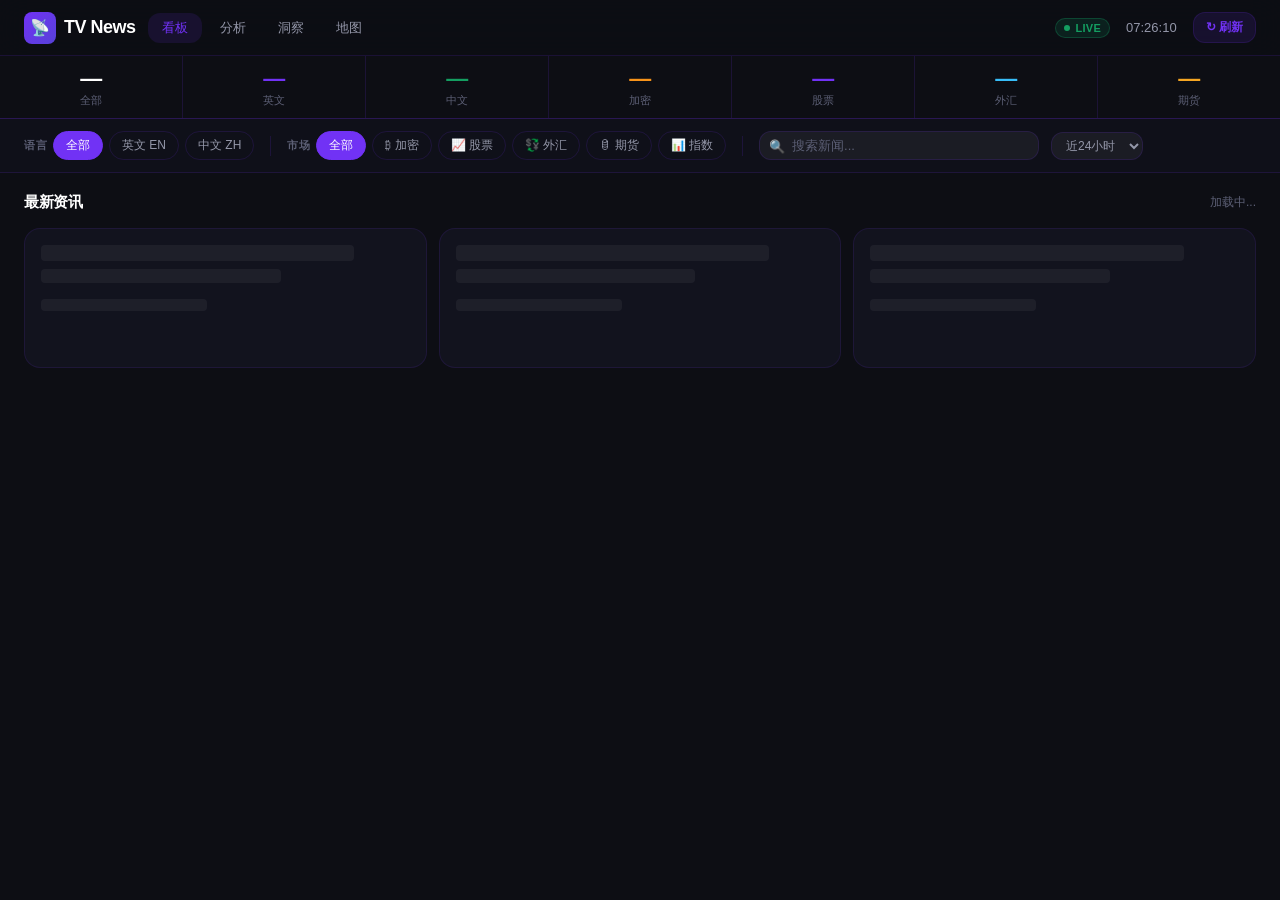
==== web/index.html @ de935236 "initial commit: tv-news-analyzer - Real-time TradingView bilingual news monitor (en + zh-Hans) - SQL" ====
<!DOCTYPE html>
<html lang="zh-Hans">
<head>
<meta charset="UTF-8">
<meta name="viewport" content="width=device-width, initial-scale=1.0">
<title>TV News — Crypto Dashboard</title>
<style>
/* ── Design System: Kraken Dark Adaptation ── */
:root {
  --bg-primary:    #0d0e14;
  --bg-card:       #12131e;
  --bg-card-hover: #181928;
  --bg-filter:     #0f1019;
  --border:        rgba(113,50,245,0.15);
  --border-card:   rgba(113,50,245,0.12);
  --purple:        #7132f5;
  --purple-dark:   #5741d8;
  --purple-subtle: rgba(113,50,245,0.12);
  --purple-glow:   rgba(113,50,245,0.25);
  --green:         #149e61;
  --green-subtle:  rgba(20,158,97,0.14);
  --red:           #e84040;
  --red-subtle:    rgba(232,64,64,0.14);
  --yellow:        #f5a623;
  --yellow-subtle: rgba(245,166,35,0.14);
  --text-primary:  #ffffff;
  --text-secondary:#9497a9;
  --text-muted:    #5c5f75;
  --radius-btn:    12px;
  --radius-card:   16px;
  --radius-badge:  6px;
  --shadow-card:   0 4px 24px rgba(0,0,0,0.35), 0 1px 4px rgba(0,0,0,0.2);
  --shadow-glow:   0 0 0 1px var(--purple), 0 4px 24px var(--purple-glow);
  --font-display:  'IBM Plex Sans', Helvetica, Arial, sans-serif;
  --font-ui:      'IBM Plex Sans', 'Helvetica Neue', Helvetica, Arial, sans-serif;
}

*, *::before, *::after { box-sizing: border-box; margin: 0; padding: 0; }

body {
  background: var(--bg-primary);
  color: var(--text-primary);
  font-family: var(--font-ui);
  font-size: 14px;
  min-height: 100vh;
}

/* ── Top Bar ── */
.topbar {
  position: sticky; top: 0; z-index: 100;
  background: rgba(13,14,20,0.92);
  backdrop-filter: blur(16px);
  border-bottom: 1px solid var(--border);
  padding: 0 24px;
  height: 56px;
  display: flex; align-items: center; justify-content: space-between;
}
.topbar-left { display: flex; align-items: center; gap: 12px; }
.logo {
  display: flex; align-items: center; gap: 8px;
  font-family: var(--font-display); font-size: 18px; font-weight: 700;
  letter-spacing: -0.5px; color: var(--text-primary);
}
.logo-icon {
  width: 32px; height: 32px; border-radius: 8px;
  background: linear-gradient(135deg, var(--purple) 0%, var(--purple-dark) 100%);
  display: flex; align-items: center; justify-content: center;
  font-size: 16px;
}
.live-badge {
  display: flex; align-items: center; gap: 5px;
  background: var(--green-subtle); border: 1px solid rgba(20,158,97,0.3);
  border-radius: 20px; padding: 3px 8px;
  font-size: 11px; font-weight: 600; color: var(--green);
  letter-spacing: 0.3px;
}
.live-dot {
  width: 6px; height: 6px; border-radius: 50%;
  background: var(--green);
  animation: pulse-dot 1.5s ease-in-out infinite;
}
@keyframes pulse-dot {
  0%,100% { opacity:1; transform:scale(1); }
  50%      { opacity:0.5; transform:scale(0.75); }
}
.topbar-right { display: flex; align-items: center; gap: 16px; }
.clock { font-size: 13px; color: var(--text-secondary); font-variant-numeric: tabular-nums; }
.refresh-btn {
  background: var(--purple-subtle); border: 1px solid var(--border);
  color: var(--purple); border-radius: var(--radius-btn);
  padding: 6px 12px; font-size: 12px; font-weight: 600; cursor: pointer;
  transition: all 0.2s;
}
.refresh-btn:hover { background: var(--purple); color: #fff; }
.nav-links { display: flex; gap: 4px; }
.nav-link { padding: 6px 14px; border-radius: 12px; font-size: 13px; font-weight: 500; color: var(--text-secondary); text-decoration: none; transition: all 0.2s; }
.nav-link:hover { background: var(--purple-subtle); color: var(--purple); }
.nav-link.active { background: var(--purple-subtle); color: var(--purple); }

/* ── Stats Bar ── */
.stats-bar {
  display: flex; gap: 1px;
  background: var(--border);
  border-bottom: 1px solid var(--border);
}
.stat-item {
  flex: 1; background: var(--bg-primary);
  padding: 10px 20px;
  display: flex; flex-direction: column; align-items: center;
  transition: background 0.2s; cursor: default;
}
.stat-item:hover { background: var(--bg-card); }
.stat-num {
  font-size: 22px; font-weight: 700;
  font-family: var(--font-display); letter-spacing: -0.5px;
  color: var(--text-primary);
}
.stat-num.purple { color: var(--purple); }
.stat-num.green  { color: var(--green); }
.stat-num.yellow { color: var(--yellow); }
.stat-label { font-size: 11px; color: var(--text-muted); font-weight: 500; margin-top: 1px; text-transform: uppercase; letter-spacing: 0.5px; }

/* ── Filter Bar ── */
.filter-bar {
  padding: 12px 24px;
  background: var(--bg-filter);
  border-bottom: 1px solid var(--border);
  display: flex; align-items: center; gap: 12px; flex-wrap: wrap;
}
.filter-group { display: flex; align-items: center; gap: 6px; }
.filter-label { font-size: 11px; color: var(--text-muted); font-weight: 600; text-transform: uppercase; letter-spacing: 0.5px; white-space: nowrap; }
.chip {
  padding: 5px 12px; border-radius: 20px; font-size: 12px; font-weight: 500;
  border: 1px solid var(--border); cursor: pointer;
  background: transparent; color: var(--text-secondary);
  transition: all 0.15s; white-space: nowrap;
}
.chip:hover { border-color: var(--purple); color: var(--purple); }
.chip.active { background: var(--purple); border-color: var(--purple); color: #fff; }
.chip.market-crypto.active  { background: #f7931a; border-color: #f7931a; }
.chip.market-stock.active   { background: var(--purple); border-color: var(--purple); }
.chip.market-forex.active   { background: #0ea5e9; border-color: #0ea5e9; }
.chip.market-futures.active { background: var(--yellow); border-color: var(--yellow); color: #000; }
.chip.market-index.active   { background: var(--green); border-color: var(--green); }
.filter-sep { width: 1px; height: 20px; background: var(--border); margin: 0 4px; }
.search-wrap { flex: 1; min-width: 160px; max-width: 280px; position: relative; }
.search-input {
  width: 100%; background: rgba(255,255,255,0.05); border: 1px solid var(--border);
  border-radius: var(--radius-btn); padding: 6px 12px 6px 32px;
  color: var(--text-primary); font-size: 13px; outline: none;
  transition: border-color 0.2s;
}
.search-input::placeholder { color: var(--text-muted); }
.search-input:focus { border-color: var(--purple); }
.search-icon { position: absolute; left: 10px; top: 50%; transform: translateY(-50%); color: var(--text-muted); font-size: 13px; }
.hours-select {
  background: rgba(255,255,255,0.05); border: 1px solid var(--border);
  border-radius: var(--radius-btn); padding: 5px 10px;
  color: var(--text-secondary); font-size: 12px; cursor: pointer;
  outline: none;
}
.hours-select:focus { border-color: var(--purple); }

/* ── Main Content ── */
.main { padding: 20px 24px; }
.section-header {
  display: flex; align-items: center; justify-content: space-between;
  margin-bottom: 16px;
}
.section-title { font-family: var(--font-display); font-size: 15px; font-weight: 700; letter-spacing: -0.3px; }
.total-count { font-size: 12px; color: var(--text-muted); }

/* ── News Grid ── */
.news-grid {
  display: grid;
  grid-template-columns: repeat(auto-fill, minmax(340px, 1fr));
  gap: 12px;
}

/* ── News Card ── */
.card {
  background: var(--bg-card);
  border: 1px solid var(--border-card);
  border-radius: var(--radius-card);
  padding: 16px;
  cursor: pointer;
  transition: all 0.2s;
  position: relative;
  overflow: hidden;
}
.card::before {
  content: '';
  position: absolute; left: 0; top: 0; bottom: 0; width: 3px;
  background: var(--text-muted);
  border-radius: 3px 0 0 3px;
}
.card.urgency-3::before { background: var(--red); box-shadow: 0 0 8px var(--red); }
.card.urgency-2::before { background: var(--yellow); }
.card.urgency-1::before { background: var(--text-muted); }
.card:hover {
  background: var(--bg-card-hover);
  border-color: rgba(113,50,245,0.35);
  transform: translateY(-1px);
  box-shadow: var(--shadow-card);
}
.card.new-card {
  animation: card-appear 0.4s ease-out;
  border-color: rgba(113,50,245,0.5);
}
@keyframes card-appear {
  from { opacity: 0; transform: translateY(-8px); border-color: var(--purple); }
  to   { opacity: 1; transform: translateY(0);    border-color: var(--border-card); }
}

.card-header { display: flex; align-items: flex-start; justify-content: space-between; gap: 8px; margin-bottom: 8px; }
.card-badges { display: flex; gap: 4px; flex-wrap: wrap; flex-shrink: 0; }
.badge {
  padding: 2px 7px; border-radius: var(--radius-badge);
  font-size: 10px; font-weight: 600; letter-spacing: 0.3px; text-transform: uppercase;
}
.badge-flash  { background: rgba(245,166,35,0.2); color: var(--yellow); border: 1px solid rgba(245,166,35,0.3); }
.badge-en     { background: var(--purple-subtle); color: var(--purple); }
.badge-zh     { background: rgba(20,158,97,0.15); color: var(--green); }
.badge-market { background: rgba(255,255,255,0.06); color: var(--text-secondary); }
.badge-market.crypto  { background: rgba(247,147,26,0.15); color: #f7931a; }
.badge-market.stock   { background: var(--purple-subtle); color: var(--purple); }
.badge-market.forex   { background: rgba(14,165,233,0.15); color: #38bdf8; }
.badge-market.futures { background: var(--yellow-subtle); color: var(--yellow); }
.badge-market.index   { background: var(--green-subtle); color: var(--green); }
.badge-market.economic{ background: rgba(255,255,255,0.06); color: #c084fc; }

.card-title {
  font-size: 14px; font-weight: 600; line-height: 1.4;
  color: var(--text-primary); margin-bottom: 0;
  display: -webkit-box; -webkit-line-clamp: 2; -webkit-box-orient: vertical; overflow: hidden;
}
.card-desc {
  font-size: 12px; color: var(--text-muted); line-height: 1.4; margin-top: 6px;
  display: -webkit-box; -webkit-line-clamp: 2; -webkit-box-orient: vertical; overflow: hidden;
}
.card-footer {
  display: flex; align-items: center; justify-content: space-between;
  margin-top: 12px; padding-top: 10px;
  border-top: 1px solid rgba(255,255,255,0.05);
}
.card-source { font-size: 11px; color: var(--text-muted); font-weight: 500; }
.card-source span { color: var(--text-secondary); }
.card-time { font-size: 11px; color: var(--text-muted); font-variant-numeric: tabular-nums; }
.card-symbols { display: flex; gap: 4px; flex-wrap: wrap; margin-top: 8px; }
.sym-tag {
  font-size: 10px; padding: 2px 6px; border-radius: 4px;
  background: rgba(255,255,255,0.05); color: var(--text-muted); font-weight: 500;
  border: 1px solid rgba(255,255,255,0.06);
}

/* ── Loading / Empty ── */
.loading-grid { display: grid; grid-template-columns: repeat(auto-fill, minmax(340px, 1fr)); gap: 12px; }
.skeleton-card {
  background: var(--bg-card); border: 1px solid var(--border-card);
  border-radius: var(--radius-card); padding: 16px; height: 140px;
}
.skeleton { background: rgba(255,255,255,0.05); border-radius: 4px; }
.skeleton.title  { height: 16px; width: 85%; margin-bottom: 8px; }
.skeleton.sub    { height: 14px; width: 65%; margin-bottom: 16px; }
.skeleton.meta   { height: 12px; width: 45%; }
.skeleton-anim { animation: shimmer 1.5s ease-in-out infinite; }
@keyframes shimmer {
  0%   { opacity: 0.4; }
  50%  { opacity: 0.8; }
  100% { opacity: 0.4; }
}
.empty-state {
  text-align: center; padding: 60px 20px; color: var(--text-muted);
}
.empty-icon { font-size: 40px; margin-bottom: 12px; }
.empty-text { font-size: 14px; }

/* ── Scroll to Top ── */
.scroll-top {
  position: fixed; bottom: 24px; right: 24px;
  width: 40px; height: 40px; border-radius: 50%;
  background: var(--purple); color: #fff;
  border: none; cursor: pointer; font-size: 18px;
  display: none; align-items: center; justify-content: center;
  box-shadow: 0 4px 16px var(--purple-glow);
  transition: all 0.2s;
}
.scroll-top:hover { background: var(--purple-dark); transform: translateY(-2px); }
.scroll-top.visible { display: flex; }

/* ── New items toast ── */
.toast {
  position: fixed; top: 72px; left: 50%; transform: translateX(-50%) translateY(-20px);
  background: var(--purple); color: #fff;
  padding: 8px 20px; border-radius: 20px;
  font-size: 13px; font-weight: 600;
  box-shadow: 0 4px 20px var(--purple-glow);
  opacity: 0; pointer-events: none;
  transition: all 0.3s;
}
.toast.show { opacity: 1; transform: translateX(-50%) translateY(0); }

/* ── Load More ── */
.load-more-wrap { text-align: center; padding: 24px 0; }
.load-more-btn {
  background: var(--purple-subtle); border: 1px solid var(--border);
  color: var(--purple); border-radius: var(--radius-btn);
  padding: 10px 28px; font-size: 13px; font-weight: 600; cursor: pointer;
  transition: all 0.2s;
}
.load-more-btn:hover { background: var(--purple); color: #fff; }

/* ── Article Modal ── */
.modal-overlay {
  position: fixed; inset: 0; z-index: 1000;
  background: rgba(0,0,0,0.7);
  backdrop-filter: blur(4px);
  display: flex; align-items: flex-start; justify-content: center;
  padding: 40px 16px;
  opacity: 0; pointer-events: none;
  transition: opacity 0.2s;
  overflow-y: auto;
}
.modal-overlay.open { opacity: 1; pointer-events: all; }
.modal {
  background: var(--bg-card);
  border: 1px solid rgba(113,50,245,0.3);
  border-radius: 20px;
  width: 100%; max-width: 720px;
  box-shadow: 0 24px 64px rgba(0,0,0,0.6), 0 0 0 1px rgba(113,50,245,0.2);
  transform: translateY(16px);
  transition: transform 0.25s;
  flex-shrink: 0;
}
.modal-overlay.open .modal { transform: translateY(0); }
.modal-header {
  padding: 20px 24px 16px;
  border-bottom: 1px solid rgba(255,255,255,0.06);
  display: flex; align-items: flex-start; gap: 12px;
}
.modal-urgency-bar {
  width: 4px; border-radius: 4px; flex-shrink: 0; margin-top: 3px;
  align-self: stretch; min-height: 20px;
}
.modal-urgency-bar.urgency-3 { background: var(--red); box-shadow: 0 0 8px var(--red); }
.modal-urgency-bar.urgency-2 { background: var(--yellow); }
.modal-urgency-bar.urgency-1 { background: var(--text-muted); }
.modal-title-wrap { flex: 1; }
.modal-title {
  font-size: 17px; font-weight: 700; line-height: 1.45;
  color: var(--text-primary); margin-bottom: 8px;
}
.modal-badges { display: flex; gap: 5px; flex-wrap: wrap; }
.modal-close {
  background: rgba(255,255,255,0.06); border: 1px solid var(--border);
  color: var(--text-secondary); border-radius: 8px;
  width: 32px; height: 32px; font-size: 16px; cursor: pointer;
  display: flex; align-items: center; justify-content: center;
  flex-shrink: 0; transition: all 0.15s;
}
.modal-close:hover { background: rgba(255,255,255,0.12); color: #fff; }
.modal-meta {
  padding: 12px 24px;
  border-bottom: 1px solid rgba(255,255,255,0.06);
  display: flex; align-items: center; gap: 16px; flex-wrap: wrap;
  font-size: 12px; color: var(--text-muted);
}
.modal-meta .provider { color: var(--text-secondary); font-weight: 500; }
.modal-meta .time { font-variant-numeric: tabular-nums; }
.modal-syms { display: flex; gap: 4px; flex-wrap: wrap; margin-left: auto; }
.modal-body {
  padding: 20px 24px;
  font-size: 14px; line-height: 1.75; color: #c8cad6;
  white-space: pre-wrap; word-break: break-word;
  max-height: 60vh; overflow-y: auto;
}
.modal-body::-webkit-scrollbar { width: 5px; }
.modal-body::-webkit-scrollbar-track { background: transparent; }
.modal-body::-webkit-scrollbar-thumb { background: rgba(113,50,245,0.4); border-radius: 3px; }
.modal-empty {
  padding: 32px 24px; text-align: center;
  color: var(--text-muted); font-size: 13px;
}
.modal-actions {
  padding: 0 24px 24px;
  display: flex; justify-content: center; flex-wrap: wrap;
}
.modal-link-btn {
  display: inline-flex; align-items: center; justify-content: center;
  padding: 8px 14px; border-radius: 10px;
  border: 1px solid rgba(113,50,245,0.35);
  color: #fff; text-decoration: none; font-size: 12px; font-weight: 600;
  background: linear-gradient(135deg, rgba(113,50,245,0.18), rgba(113,50,245,0.08));
  transition: transform 0.15s, background 0.15s, border-color 0.15s;
}
.modal-link-btn:hover {
  transform: translateY(-1px);
  background: rgba(113,50,245,0.28);
  border-color: rgba(113,50,245,0.6);
}
.modal-loading {
  padding: 40px 24px; text-align: center;
  color: var(--text-muted); font-size: 13px;
  display: flex; align-items: center; justify-content: center; gap: 8px;
}
.spinner {
  width: 16px; height: 16px; border: 2px solid rgba(113,50,245,0.3);
  border-top-color: var(--purple); border-radius: 50%;
  animation: spin 0.7s linear infinite;
}
@keyframes spin { to { transform: rotate(360deg); } }

/* ── Responsive ── */
@media (max-width: 768px) {
  .topbar { padding: 0 16px; }
  .filter-bar { padding: 10px 16px; }
  .main { padding: 16px; }
  .news-grid { grid-template-columns: 1fr; }
  .stats-bar { flex-wrap: wrap; }
  .stat-item { min-width: 33%; }
  .stat-num { font-size: 18px; }
}
</style>
<link rel="stylesheet" href="/static/shared-ui.css">
<script defer src="/static/i18n.js"></script>
<script defer src="/static/shared-ui.js"></script>
</head>
<body>

<!-- Top Bar -->
<header class="topbar">
  <div class="topbar-left">
    <div class="logo">
      <div class="logo-icon">📡</div>
      TV News
    </div>
    <div class="nav-links">
      <a href="/" class="nav-link active" data-i18n="nav.home">看板</a>
      <a href="/analytics" class="nav-link" data-i18n="nav.analytics">分析</a>
      <a href="/timeline" class="nav-link" data-i18n="nav.timeline">洞察</a>
      <a href="/map" class="nav-link" data-i18n="nav.map">地图</a>
    </div>
  </div>
  <div class="topbar-right">
    <div class="live-badge"><div class="live-dot"></div><span data-i18n="live">LIVE</span></div>
    <div class="clock" id="clock">--:--:--</div>
    <button class="refresh-btn" onclick="loadNews(true)" data-i18n="refresh">↻ 刷新</button>
  </div>
</header>

<!-- Stats Bar -->
<div class="stats-bar" id="statsBar">
  <div class="stat-item"><div class="stat-num" id="s-total">—</div><div class="stat-label" data-i18n="stats.total">全部</div></div>
  <div class="stat-item"><div class="stat-num purple" id="s-en">—</div><div class="stat-label" data-i18n="stats.en">英文</div></div>
  <div class="stat-item"><div class="stat-num green" id="s-zh">—</div><div class="stat-label" data-i18n="stats.zh">中文</div></div>
  <div class="stat-item"><div class="stat-num" style="color:#f7931a" id="s-crypto">—</div><div class="stat-label" data-i18n="stats.crypto">加密</div></div>
  <div class="stat-item"><div class="stat-num purple" id="s-stock">—</div><div class="stat-label" data-i18n="stats.stock">股票</div></div>
  <div class="stat-item"><div class="stat-num" style="color:#38bdf8" id="s-forex">—</div><div class="stat-label" data-i18n="stats.forex">外汇</div></div>
  <div class="stat-item"><div class="stat-num yellow" id="s-futures">—</div><div class="stat-label" data-i18n="stats.futures">期货</div></div>
</div>

<!-- Filter Bar -->
<div class="filter-bar">
  <div class="filter-group">
    <span class="filter-label" data-i18n="filter.lang">语言</span>
    <button class="chip active" data-filter="lang" data-val="" data-i18n="filter.all">全部</button>
    <button class="chip" data-filter="lang" data-val="en" data-i18n="filter.en_label">英文 EN</button>
    <button class="chip" data-filter="lang" data-val="zh-Hans" data-i18n="filter.zh_label">中文 ZH</button>
  </div>
  <div class="filter-sep"></div>
  <div class="filter-group">
    <span class="filter-label" data-i18n="filter.market">市场</span>
    <button class="chip active" data-filter="market" data-val="" data-i18n="filter.all">全部</button>
    <button class="chip market-crypto"  data-filter="market" data-val="crypto" data-i18n="filter.crypto">₿ 加密</button>
    <button class="chip market-stock"   data-filter="market" data-val="stock" data-i18n="filter.stock">📈 股票</button>
    <button class="chip market-forex"   data-filter="market" data-val="forex" data-i18n="filter.forex">💱 外汇</button>
    <button class="chip market-futures" data-filter="market" data-val="futures" data-i18n="filter.futures">🛢 期货</button>
    <button class="chip market-index"   data-filter="market" data-val="index" data-i18n="filter.index">📊 指数</button>
  </div>
  <div class="filter-sep"></div>
  <div class="search-wrap">
    <span class="search-icon">🔍</span>
    <input class="search-input" type="text" id="searchInput" data-i18n-placeholder="filter.search_ph" placeholder="搜索新闻..." />
  </div>
  <select class="hours-select" id="hoursSelect">
    <option value="1"   data-i18n="filter.hours.1">近1小时</option>
    <option value="3"   data-i18n="filter.hours.3">近3小时</option>
    <option value="6"   data-i18n="filter.hours.6">近6小时</option>
    <option value="24"  selected data-i18n="filter.hours.24">近24小时</option>
    <option value="48"  data-i18n="filter.hours.48">近48小时</option>
    <option value="168" data-i18n="filter.hours.168">近7天</option>
  </select>
</div>

<!-- Main -->
<main class="main">
  <div class="section-header">
    <div class="section-title" data-i18n="section.latest">最新资讯</div>
    <div class="total-count" id="totalCount" data-i18n="section.loading">加载中...</div>
  </div>
  <div class="news-grid" id="newsGrid">
    <div class="skeleton-card skeleton-anim"><div class="skeleton title"></div><div class="skeleton sub"></div><div class="skeleton meta"></div></div>
    <div class="skeleton-card skeleton-anim"><div class="skeleton title"></div><div class="skeleton sub"></div><div class="skeleton meta"></div></div>
    <div class="skeleton-card skeleton-anim"><div class="skeleton title"></div><div class="skeleton sub"></div><div class="skeleton meta"></div></div>
  </div>
  <div class="load-more-wrap" id="loadMoreWrap" style="display:none">
    <button class="load-more-btn" onclick="loadMore()" data-i18n="section.load_more">加载更多</button>
  </div>
</main>

<button class="scroll-top" id="scrollTop" onclick="window.scrollTo({top:0,behavior:'smooth'})">↑</button>
<div class="toast" id="toast"></div>

<!-- Article Modal -->
<div class="modal-overlay" id="modalOverlay" onclick="handleOverlayClick(event)">
  <div class="modal" id="modal">
    <div class="modal-header">
      <div class="modal-urgency-bar" id="modalUrgencyBar"></div>
      <div class="modal-title-wrap">
        <div class="modal-title" id="modalTitle"></div>
        <div class="modal-badges" id="modalBadges"></div>
      </div>
      <button class="modal-close" onclick="closeModal()">✕</button>
    </div>
    <div class="modal-meta" id="modalMeta"></div>
    <div id="modalContent"></div>
  </div>
</div>

<script>
// ── State ──
const state = {
  lang: '', market: '', q: '', hours: 24,
  offset: 0, total: 0, loading: false,
  latestTs: 0,
  fallbackExpanded: false,
  refreshMode: (function () {
    try { return localStorage.getItem('tvnews.refresh') || 'auto'; }
    catch (e) { return 'auto'; }
  })(),
  pollTimer: null,
};
const LIMIT = 30;

// ── Clock ──
function updateClock() {
  const now = new Date();
  const locale = (window.I18N && window.I18N.getLang() === 'en') ? 'en-GB' : 'zh-Hans';
  document.getElementById('clock').textContent =
    now.toLocaleTimeString(locale, {hour12: false});
}
setInterval(updateClock, 1000); updateClock();

// ── Time Formatter ──
function fmtTime(ts) {
  const d = new Date(ts * 1000);
  const now = new Date();
  const diff = Math.floor((now - d) / 1000);
  const t = (k) => (window.I18N ? window.I18N.t(k) : k);
  if (diff < 60)  return `${diff}${t('card.time.sec')}`;
  if (diff < 3600) return `${Math.floor(diff/60)}${t('card.time.min')}`;
  if (diff < 86400) {
    const h = d.getHours().toString().padStart(2,'0');
    const m = d.getMinutes().toString().padStart(2,'0');
    return `${h}:${m}`;
  }
  return `${d.getMonth()+1}-${d.getDate()} ${d.getHours().toString().padStart(2,'0')}:${d.getMinutes().toString().padStart(2,'0')}`;
}

// ── Market Colors ──
function marketLabel(m) {
  const t = (k) => (window.I18N ? window.I18N.t(k) : k);
  const isEN = window.I18N && window.I18N.getLang() === 'en';
  if (isEN) {
    return ({crypto:'Crypto', stock:'Stocks', forex:'Forex', futures:'Futures',
             index:'Index', economic:'Macro', unknown:'Other'})[m] || m;
  }
  return ({crypto:'加密', stock:'股票', forex:'外汇', futures:'期货',
           index:'指数', economic:'宏观', unknown:'其他'})[m] || m;
}

// ── Render Card ──
function renderCard(item, isNew=false) {
  const t = (k) => (window.I18N ? window.I18N.t(k) : k);
  const urgencyClass = `urgency-${item.urgency}`;
  const flashBadge = item.is_flash ? `<span class="badge badge-flash">${t('card.flash')}</span>` : '';
  const langBadge = item.lang === 'zh-Hans'
    ? `<span class="badge badge-zh">${t('card.zh')}</span>`
    : `<span class="badge badge-en">${t('card.en')}</span>`;
  const mLabel = marketLabel(item.market);
  const mClass = item.market || 'unknown';
  const marketBadge = `<span class="badge badge-market ${mClass}">${mLabel}</span>`;

  const titleHtml = `<div class="card-title">${esc(item.title)}</div>`;
  const descHtml = item.short_desc
    ? `<div class="card-desc">${esc(item.short_desc)}</div>` : '';

  const symsHtml = item.symbols.length
    ? `<div class="card-symbols">${item.symbols.map(s=>`<span class="sym-tag">${esc(s.split(':').pop())}</span>`).join('')}</div>` : '';

  return `
  <div class="card ${urgencyClass}${isNew?' new-card':''}" data-id="${esc(item.id)}" onclick="openModal(this.dataset.id)">
    <div class="card-header">
      <div style="flex:1">${titleHtml}</div>
      <div class="card-badges">${flashBadge}${langBadge}${marketBadge}</div>
    </div>
    ${descHtml}
    ${symsHtml}
    <div class="card-footer">
      <div class="card-source">${t('card.source')} <span>${esc(item.provider)}</span></div>
      <div class="card-time">${fmtTime(item.published)}</div>
    </div>
  </div>`;
}

function esc(s) {
  if (!s) return '';
  return s.replace(/&/g,'&amp;').replace(/</g,'&lt;').replace(/>/g,'&gt;');
}

function attrEsc(s) {
  if (!s) return '';
  return esc(String(s)).replace(/"/g, '&quot;').replace(/'/g, '&#39;');
}

// ── Load Stats ──
async function loadStats() {
  try {
    const r = await fetch(`/api/stats?hours=${state.hours}`);
    const d = await r.json();
    document.getElementById('s-total').textContent = d.total.toLocaleString();
    document.getElementById('s-en').textContent    = (d.by_lang['en'] || 0).toLocaleString();
    document.getElementById('s-zh').textContent    = (d.by_lang['zh-Hans'] || 0).toLocaleString();
    document.getElementById('s-crypto').textContent  = (d.by_market['crypto'] || 0).toLocaleString();
    document.getElementById('s-stock').textContent   = (d.by_market['stock'] || 0).toLocaleString();
    document.getElementById('s-forex').textContent   = (d.by_market['forex'] || 0).toLocaleString();
    document.getElementById('s-futures').textContent = (d.by_market['futures'] || 0).toLocaleString();

    if (state.latestTs > 0 && d.latest_ts > state.latestTs) {
      showToast(window.I18N ? window.I18N.t('toast.new') : '🔥 有新消息，已自动更新');
    }
    state.latestTs = d.latest_ts;
  } catch(e) {}
}

// ── Load News ──
async function loadNews(reset=false) {
  if (state.loading) return;
  if (reset) { state.offset = 0; }
  state.loading = true;

  const params = new URLSearchParams({
    hours: state.hours, limit: LIMIT, offset: state.offset,
    ...(state.lang   ? {lang:   state.lang}   : {}),
    ...(state.market ? {market: state.market} : {}),
    ...(state.q      ? {q:      state.q}      : {}),
  });

  try {
    const r = await fetch(`/api/news?${params}`);
    const d = await r.json();

    if (
      reset &&
      !state.lang &&
      !state.market &&
      !state.q &&
      state.hours < 168 &&
      d.total === 0 &&
      !state.fallbackExpanded
    ) {
      state.fallbackExpanded = true;
      state.hours = 168;
      const hoursSelect = document.getElementById('hoursSelect');
      if (hoursSelect) hoursSelect.value = '168';
      showToast(window.I18N ? window.I18N.t('toast.fallback') : '最近24小时没有数据，已自动切换到近7天');
      state.loading = false;
      await loadNews(true);
      return;
    }

    state.total  = d.total;
    state.offset = state.offset + d.items.length;

    const grid = document.getElementById('newsGrid');
    if (reset) grid.innerHTML = '';

    if (d.items.length === 0 && reset) {
      const emptyTxt = window.I18N ? window.I18N.t('card.empty') : '暂无符合条件的新闻';
      grid.innerHTML = `<div class="empty-state"><div class="empty-icon">📭</div><div class="empty-text">${emptyTxt}</div></div>`;
    } else {
      const isFirst = reset;
      grid.insertAdjacentHTML('beforeend',
        d.items.map((item, i) => renderCard(item, isFirst && i < 3)).join('')
      );
    }

    const totalTpl = window.I18N ? window.I18N.t('total') : '共 {n} 条，显示 {shown} 条';
    document.getElementById('totalCount').textContent =
      totalTpl.replace('{n}', state.total.toLocaleString()).replace('{shown}', state.offset);
    document.getElementById('loadMoreWrap').style.display =
      state.offset < state.total ? 'block' : 'none';

    loadStats();
  } catch(e) {
    console.error(e);
  } finally {
    state.loading = false;
  }
}

function loadMore() { loadNews(false); }

// ── Auto Refresh: 增量轮询（只追加新卡片，不重载 grid）──
async function pollForNewItems() {
  if (state.loading) return;
  if (state.latestTs === 0) return; // 等首次 loadNews 完成
  try {
    const params = new URLSearchParams({ hours: 1, limit: LIMIT });
    if (state.lang)   params.set('lang',   state.lang);
    if (state.market) params.set('market', state.market);
    const r = await fetch(`/api/news?${params}`);
    const d = await r.json();
    // 客户端过滤：published 大于本地记录的 latestTs
    const baseline = state.latestTs || 0;
    const newItems = d.items.filter((item) => item.published > baseline);
    if (newItems.length > 0) {
      const grid = document.getElementById('newsGrid');
      // newItems 是按 published 降序的；插入时反转让最新在顶部
      const html = newItems.reverse().map((item) => renderCard(item, true)).join('');
      grid.insertAdjacentHTML('afterbegin', html);
      state.latestTs = newItems[0].published;
      state.total    = d.total;
      state.offset   = Math.min(state.offset + newItems.length, state.total);
      const totalTpl = window.I18N ? window.I18N.t('total') : '共 {n} 条，显示 {shown} 条';
      document.getElementById('totalCount').textContent =
        totalTpl.replace('{n}', state.total.toLocaleString()).replace('{shown}', state.offset);
      showToast(window.I18N ? window.I18N.t('toast.new') : '🔥 有新消息，已自动更新');
    }
  } catch (e) {
    console.error('pollForNewItems failed', e);
  }
}

function startAutoRefresh() {
  if (state.pollTimer) return;
  state.pollTimer = setInterval(pollForNewItems, 30000);
  // 立即跑一次（页面刚开时和从手动切回自动时）
  pollForNewItems();
}

function stopAutoRefresh() {
  if (state.pollTimer) {
    clearInterval(state.pollTimer);
    state.pollTimer = null;
  }
}

function applyRefreshMode(mode) {
  state.refreshMode = mode;
  if (mode === 'auto') {
    startAutoRefresh();
  } else {
    stopAutoRefresh();
  }
}

// ── Toast ──
function showToast(msg) {
  const t = document.getElementById('toast');
  t.textContent = msg;
  t.classList.add('show');
  setTimeout(() => t.classList.remove('show'), 3000);
}

// ── Filters ──
document.querySelectorAll('[data-filter]').forEach(btn => {
  btn.addEventListener('click', () => {
    const filter = btn.dataset.filter;
    const val    = btn.dataset.val;
    state.fallbackExpanded = false;
    document.querySelectorAll(`[data-filter="${filter}"]`)
      .forEach(b => b.classList.remove('active'));
    btn.classList.add('active');
    state[filter] = val;
    state.offset = 0;
    loadNews(true);
  });
});

// ── Search ──
let searchTimer;
document.getElementById('searchInput').addEventListener('input', e => {
  clearTimeout(searchTimer);
  searchTimer = setTimeout(() => {
    state.fallbackExpanded = false;
    state.q = e.target.value.trim();
    state.offset = 0;
    loadNews(true);
  }, 400);
});

// ── Hours ──
document.getElementById('hoursSelect').addEventListener('change', e => {
  state.fallbackExpanded = false;
  state.hours = parseInt(e.target.value);
  state.offset = 0;
  loadNews(true);
});

// ── Scroll to top ──
window.addEventListener('scroll', () => {
  document.getElementById('scrollTop').classList.toggle('visible', window.scrollY > 400);
});

// ── Auto Refresh（被刷新模式切换器接管）──
// 历史：原本是 setInterval(() => loadNews(true), 30000)（全量重载导致闪烁）
// 现在：增量模式 — 只追加新条目，不重载 grid
// applyRefreshMode() 由 shared-ui.js 派发的 refresh:mode-changed 事件触发
document.addEventListener('refresh:mode-changed', (e) => {
  applyRefreshMode(e.detail.mode);
});

// 首次启动：等首次 loadNews 完成（确保 state.latestTs 已被 loadStats 设置），
// 再根据当前模式决定
loadNews(true).finally(() => applyRefreshMode(state.refreshMode));

// ── Modal ──
function openModal(newsId) {
  const t = (k) => (window.I18N ? window.I18N.t(k) : k);
  const overlay = document.getElementById('modalOverlay');
  overlay.classList.add('open');
  document.body.style.overflow = 'hidden';

  document.getElementById('modalTitle').textContent = t('modal.loading');
  document.getElementById('modalBadges').innerHTML = '';
  document.getElementById('modalMeta').innerHTML = '';
  document.getElementById('modalContent').innerHTML =
    `<div class="modal-loading"><div class="spinner"></div>${t('modal.loading_body')}</div>`;
  document.getElementById('modalUrgencyBar').className = 'modal-urgency-bar';

  fetch(`/api/news_detail?id=${encodeURIComponent(newsId)}`)
    .then(r => r.json())
    .then(d => renderModal(d))
    .catch(() => {
      document.getElementById('modalContent').innerHTML =
        `<div class="modal-empty">${t('modal.error')}</div>`;
    });
}

function renderModal(d) {
  const t = (k) => (window.I18N ? window.I18N.t(k) : k);
  document.getElementById('modalUrgencyBar').className =
    `modal-urgency-bar urgency-${d.urgency}`;
  document.getElementById('modalTitle').textContent = d.title || '';

  const flashBadge = d.is_flash ? `<span class="badge badge-flash">${t('card.flash')}</span>` : '';
  const langBadge  = d.lang === 'zh-Hans'
    ? `<span class="badge badge-zh">${t('card.zh')}</span>`
    : `<span class="badge badge-en">${t('card.en')}</span>`;
  const mClass = d.market || 'unknown';
  const mLabel = marketLabel(d.market);
  const marketBadge = `<span class="badge badge-market ${mClass}">${mLabel}</span>`;
  document.getElementById('modalBadges').innerHTML = flashBadge + langBadge + marketBadge;

  const timeStr = fmtTimeFull(d.published);
  const symsHtml = d.symbols && d.symbols.length
    ? `<div class="modal-syms">${d.symbols.map(s =>
        `<span class="sym-tag">${esc(s.split(':').pop())}</span>`).join('')}</div>` : '';
  document.getElementById('modalMeta').innerHTML =
    `<span class="provider">${esc(d.provider)}</span>
     <span class="time">${timeStr}</span>
     ${symsHtml}`;

  const contentEl = document.getElementById('modalContent');
  const body = d.story_body && d.story_body.trim().length > 10 ? d.story_body.trim() : null;
  const desc = d.short_desc || null;
  const sourceHref = d.link || (d.story_path ? `https://cn.tradingview.com${d.story_path}` : '');
  const sourceLabel = d.link ? t('modal.open_source') : t('modal.open_page');
  const sourceAction = sourceHref
    ? `<div class="modal-actions"><a class="modal-link-btn" href="${attrEsc(sourceHref)}" target="_blank" rel="noopener noreferrer">${esc(sourceLabel)}</a></div>`
    : '';

  if (body) {
    contentEl.innerHTML = `<div class="modal-body">${esc(body)}</div>${sourceAction}`;
  } else if (desc) {
    contentEl.innerHTML = `<div class="modal-body" style="color:var(--text-muted)">${esc(desc)}</div>${sourceAction}`;
  } else {
    contentEl.innerHTML = `<div class="modal-empty">${t('modal.empty')}</div>${sourceAction}`;
  }
}

function closeModal() {
  document.getElementById('modalOverlay').classList.remove('open');
  document.body.style.overflow = '';
}

function handleOverlayClick(e) {
  if (e.target === document.getElementById('modalOverlay')) closeModal();
}

document.addEventListener('keydown', e => {
  if (e.key === 'Escape') closeModal();
});

function fmtTimeFull(ts) {
  const d = new Date(ts * 1000);
  const locale = (window.I18N && window.I18N.getLang() === 'en') ? 'en-GB' : 'zh-Hans';
  return d.toLocaleString(locale, {
    year:'numeric', month:'2-digit', day:'2-digit',
    hour:'2-digit', minute:'2-digit', second:'2-digit', hour12: false
  });
}

// ── i18n 切换后重渲染动态内容（卡片 lang badge + market badge + 翻页按钮等）──
document.addEventListener('i18n:changed', () => {
  updateClock();
  loadNews(true);
});

// ── Init ──
loadNews(true);
</script>
</body>
</html>
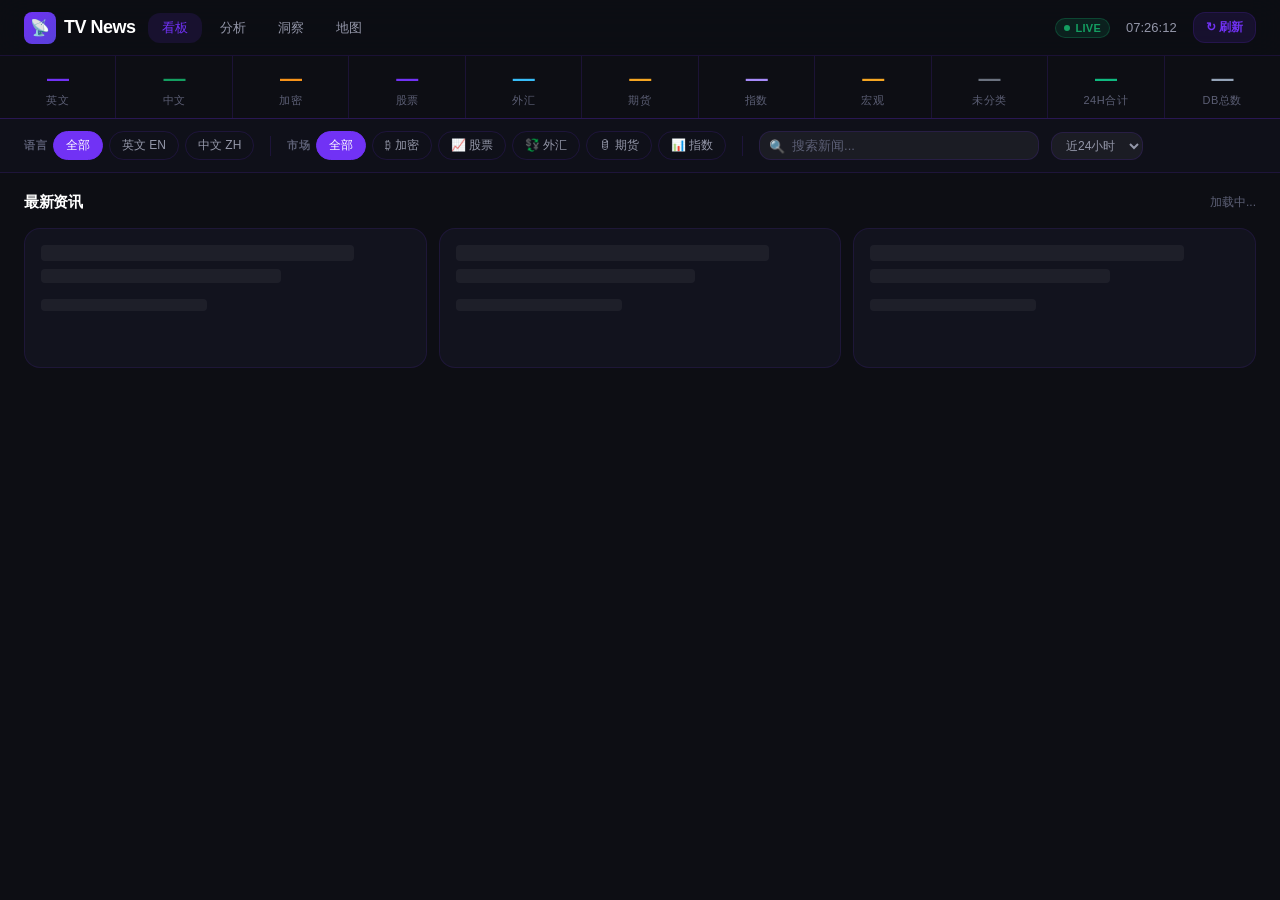
==== commit 6e780c98: "feat: AI v3 - dual system (period insights + global narrative) with history context 一、AI 周期洞察 (perio" ====
--- a/web/index.html
+++ b/web/index.html
@@ -450,13 +450,17 @@
 
 <!-- Stats Bar -->
 <div class="stats-bar" id="statsBar">
-  <div class="stat-item"><div class="stat-num" id="s-total">—</div><div class="stat-label" data-i18n="stats.total">全部</div></div>
   <div class="stat-item"><div class="stat-num purple" id="s-en">—</div><div class="stat-label" data-i18n="stats.en">英文</div></div>
   <div class="stat-item"><div class="stat-num green" id="s-zh">—</div><div class="stat-label" data-i18n="stats.zh">中文</div></div>
   <div class="stat-item"><div class="stat-num" style="color:#f7931a" id="s-crypto">—</div><div class="stat-label" data-i18n="stats.crypto">加密</div></div>
   <div class="stat-item"><div class="stat-num purple" id="s-stock">—</div><div class="stat-label" data-i18n="stats.stock">股票</div></div>
   <div class="stat-item"><div class="stat-num" style="color:#38bdf8" id="s-forex">—</div><div class="stat-label" data-i18n="stats.forex">外汇</div></div>
   <div class="stat-item"><div class="stat-num yellow" id="s-futures">—</div><div class="stat-label" data-i18n="stats.futures">期货</div></div>
+  <div class="stat-item"><div class="stat-num" style="color:#a78bfa" id="s-index">—</div><div class="stat-label" data-i18n="stats.index">指数</div></div>
+  <div class="stat-item"><div class="stat-num" style="color:#f5a623" id="s-economic">—</div><div class="stat-label" data-i18n="stats.economic">宏观</div></div>
+  <div class="stat-item"><div class="stat-num" style="color:#6b7280" id="s-unknown">—</div><div class="stat-label" data-i18n="stats.unknown">未分类</div></div>
+  <div class="stat-item"><div class="stat-num" style="color:#10b981" id="s-mkt-24h">—</div><div class="stat-label" data-i18n="stats.market_24h_total">24h合计</div></div>
+  <div class="stat-item"><div class="stat-num" style="color:#94a3b8" id="s-db-total">—</div><div class="stat-label" data-i18n="stats.db_total">DB总数</div></div>
 </div>
 
 <!-- Filter Bar -->
@@ -628,13 +632,19 @@
   try {
     const r = await fetch(`/api/stats?hours=${state.hours}`);
     const d = await r.json();
-    document.getElementById('s-total').textContent = d.total.toLocaleString();
     document.getElementById('s-en').textContent    = (d.by_lang['en'] || 0).toLocaleString();
     document.getElementById('s-zh').textContent    = (d.by_lang['zh-Hans'] || 0).toLocaleString();
     document.getElementById('s-crypto').textContent  = (d.by_market['crypto'] || 0).toLocaleString();
     document.getElementById('s-stock').textContent   = (d.by_market['stock'] || 0).toLocaleString();
     document.getElementById('s-forex').textContent   = (d.by_market['forex'] || 0).toLocaleString();
     document.getElementById('s-futures').textContent = (d.by_market['futures'] || 0).toLocaleString();
+    document.getElementById('s-index').textContent   = (d.by_market['index'] || 0).toLocaleString();
+    document.getElementById('s-economic').textContent = (d.by_market['economic'] || 0).toLocaleString();
+    document.getElementById('s-unknown').textContent = (d.by_market['unknown'] || 0).toLocaleString();
+    // 24h 合计：7 个 market 之和（跟"全部"应一致）
+    const mkt24h = Object.values(d.by_market).reduce((a, b) => a + b, 0);
+    document.getElementById('s-mkt-24h').textContent = mkt24h.toLocaleString();
+    document.getElementById('s-db-total').textContent = (d.db_total || 0).toLocaleString();
 
     if (state.latestTs > 0 && d.latest_ts > state.latestTs) {
       showToast(window.I18N ? window.I18N.t('toast.new') : '🔥 有新消息，已自动更新');
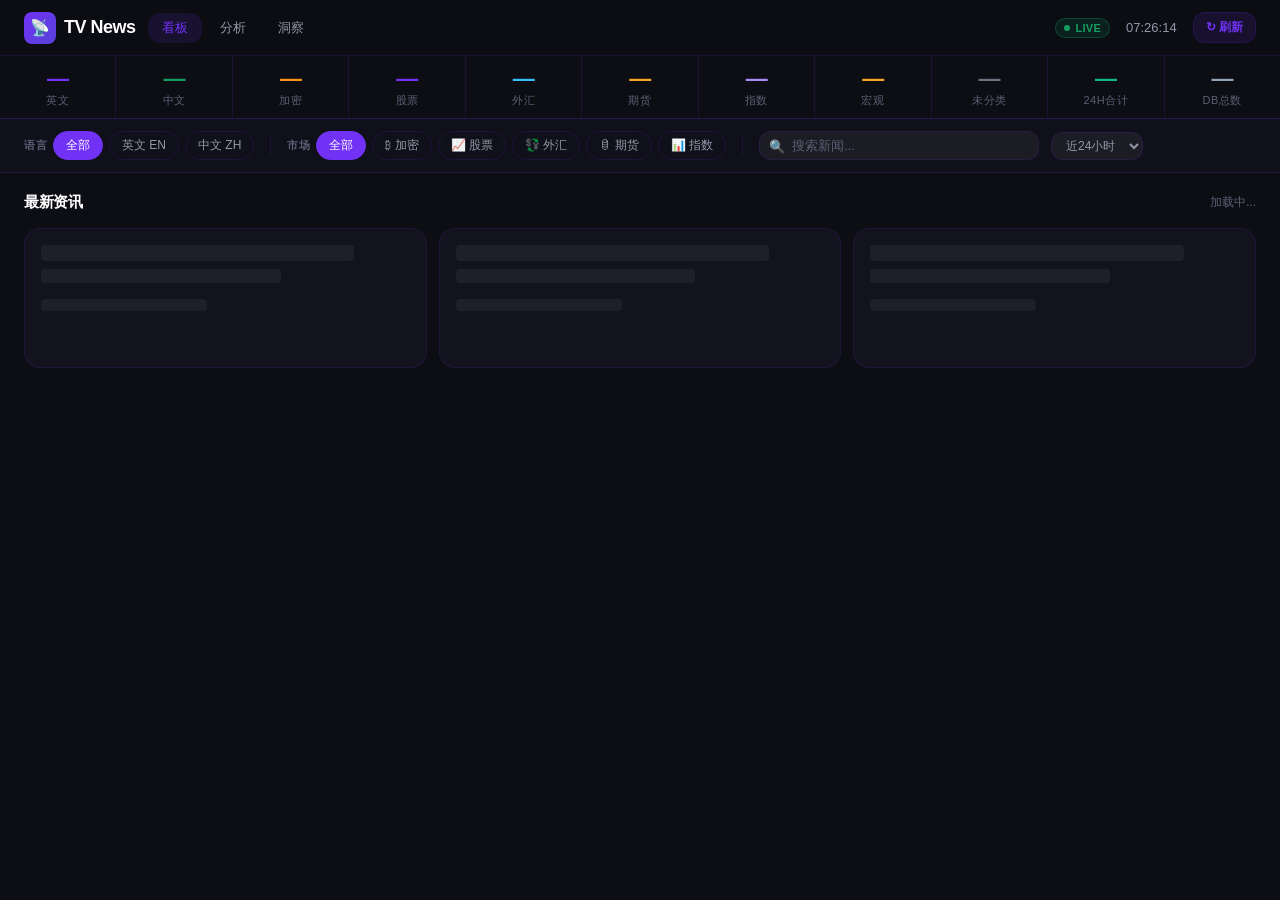
==== commit 5a8ec43e: "chore: remove /map page (v1.1.1) 按用户要求从系统中清除地图功能。  删除: - web/map.html（地图页面） - web/server.py: /map pa" ====
--- a/web/index.html
+++ b/web/index.html
@@ -438,7 +438,6 @@
       <a href="/" class="nav-link active" data-i18n="nav.home">看板</a>
       <a href="/analytics" class="nav-link" data-i18n="nav.analytics">分析</a>
       <a href="/timeline" class="nav-link" data-i18n="nav.timeline">洞察</a>
-      <a href="/map" class="nav-link" data-i18n="nav.map">地图</a>
     </div>
   </div>
   <div class="topbar-right">
